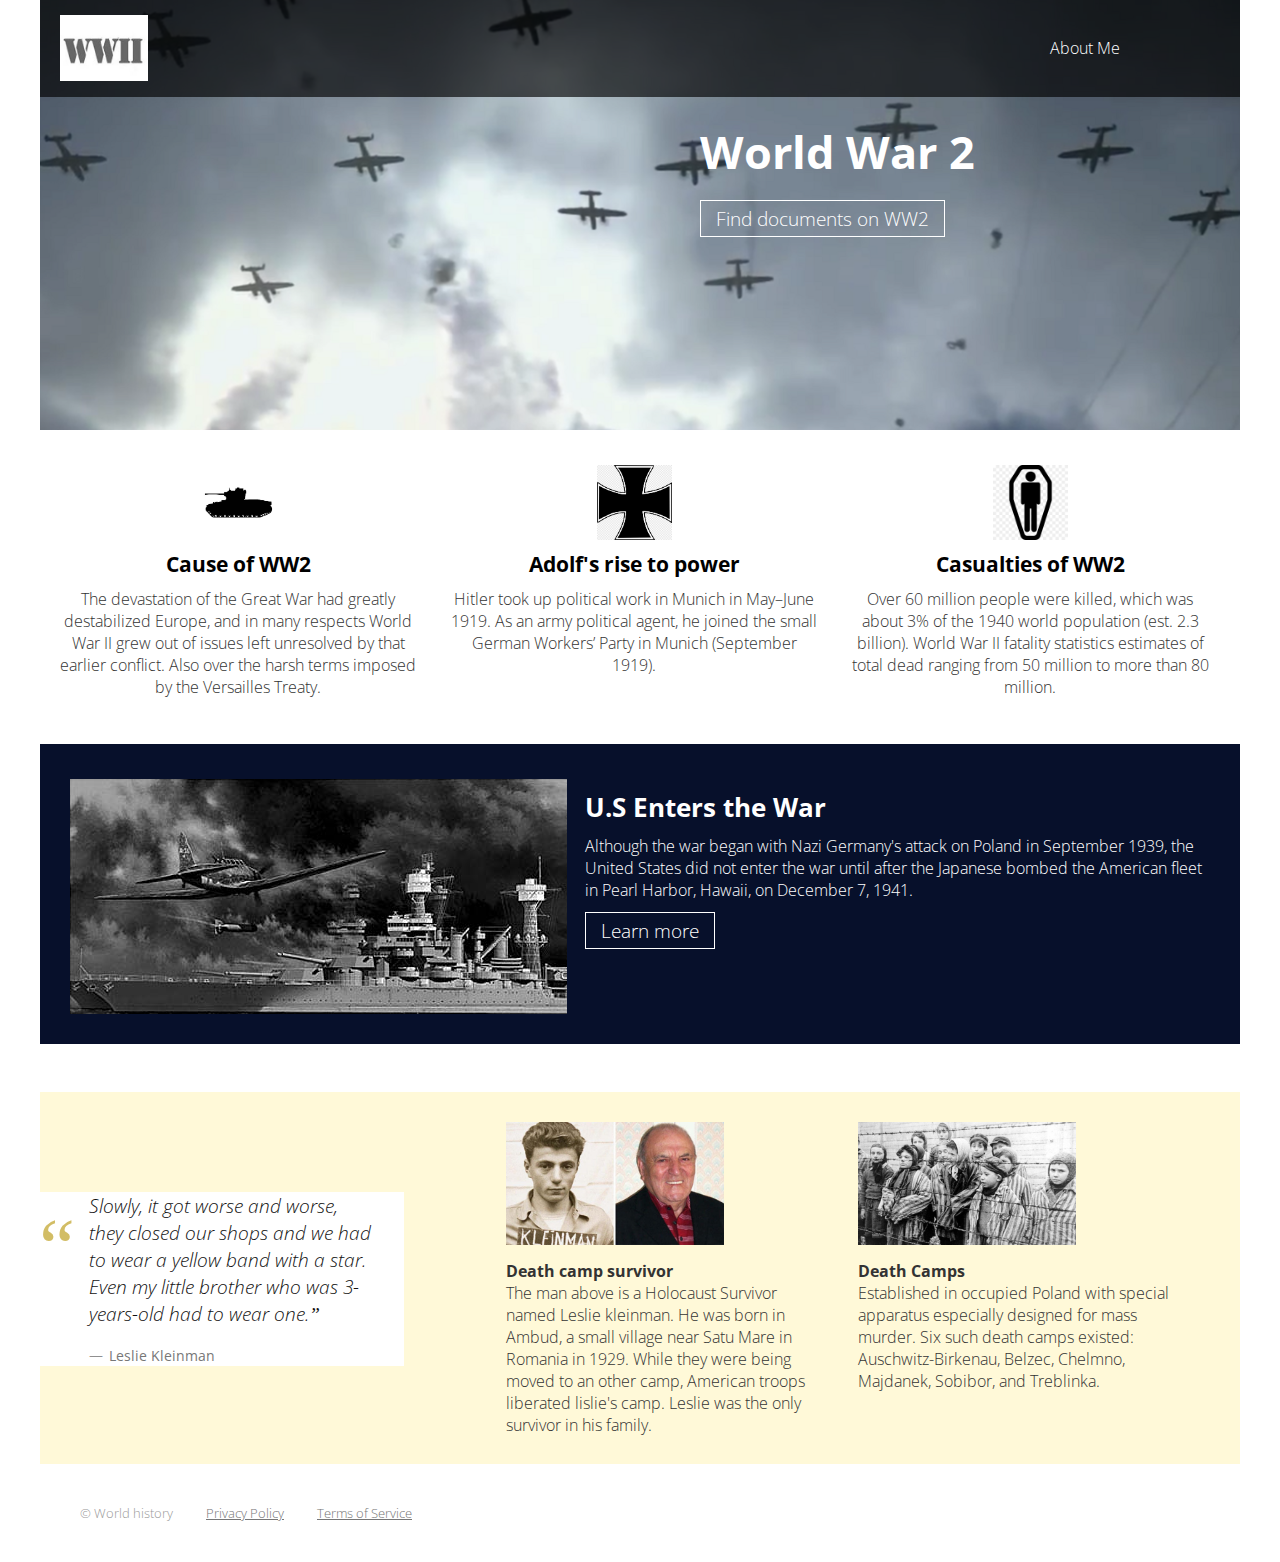
==== index.html @ be6d7a7d "portfolio" ====
<!DOCTYPE HTML>
<html>
	<head>
		<meta http-equiv="Content-Type" content="text/html; charset=UTF-8">
		<meta name="viewport" content="width=device-width, initial-scale=1">
		<link rel="stylesheet" type="text/css" media="screen" href="css/screen.css">
		<title>Social studies world war 2</title>

	</head>
	<body>


	<div id="page">

		<header>
		<a class="logo" title="World War 2" href="#"><span>WW2</span></a>
		<div class="hero">
		<h1>World War 2</h1>
		<a class="btn" title="Other Source's " href="https://www.archives.gov/research/military/ww2"><span>Find documents on WW2</span></a>
		
		</div>
		
		</header>          

		<section class="main">
		
			<aside>
				<div class="content cause">
					<h3><a href="#">Cause of WW2</a></h3>
					<p>The devastation of the Great War had greatly destabilized Europe, and in many respects World War II grew out of issues left unresolved by that earlier conflict. Also over the harsh terms imposed by the Versailles Treaty.</p>
				 </div>
			</aside>
			
			<aside>
			     <div class="content rise">
					<h3><a href="#">Adolf's rise to power</a></h3>
					<p>Hitler took up political work in Munich in May–June 1919. As an army political agent, he joined the small German Workers’ Party in Munich (September 1919).</p>
				 </div>
				
			</aside>
			
			<aside>
			     <div class="content Casualties">
					<h3><a href="#">Casualties of WW2</a></h3>
					<p>Over 60 million people were killed, which was about 3% of the 1940 world population (est. 2.3 billion). World War II fatality statistics estimates of total dead ranging from 50 million to more than 80 million.</p>
				 </div>
				 
			</aside>
		
		</section>
		
		<section class="US">
		<article>
			<h2>U.S Enters the War</h2>
			<p>Although the war began with Nazi Germany's attack on Poland in September 1939, the United States did not enter the war until after the Japanese bombed the American fleet in Pearl Harbor, Hawaii, on December 7, 1941.</p>
			<a class="btn" title="U.S Enters The War" href="http://www.americaslibrary.gov/jb/wwii/jb_wwii_pearlhar_1.html">Learn more</a>
		</article>
	</section>
			
		
		
		<section class="camp">
			<aside>
				<div class="content">
				<img alt="camp" src="images/death camp.jpg">
				<h4>Death Camps</h4>
				<p>Established in occupied Poland with special apparatus especially designed for mass murder. Six such death camps existed: Auschwitz-Birkenau, Belzec, Chelmno, Majdanek, Sobibor, and Treblinka.</p>
				
			  </div>
			</aside>
			<aside>
				<div class="content">
				<img alt="survivor" src="images/survivor.jpg">
				<h4>Death camp survivor</h4>
				<p>The man above is a Holocaust Survivor named Leslie kleinman. He was born in Ambud, a small village near Satu Mare in Romania in 1929. While they were being moved to an other camp, American troops liberated lislie's camp.
				Leslie was the only survivor in his family.</p>
				
				</div>
			</aside>
			<blockquote>
			<p class="quote">Slowly, it got worse and worse,  they closed our shops and we had to wear a yellow band with a star. Even my little brother who was 3-years-old had to wear one.</p>
			<p class="credit"><strong>Leslie Kleinman</strong><br></p>
		</blockquote>
		
		</section>
		
		<nav>
			<ul>
				<li>
					<a class="navr" title="Contact Me" href="Contactme.html">About Me</a>
				</li>
			</ul>
		</nav>
		
		<footer>
			&copy; World history
			<div class="content">
				<a title="Privacy Policy"href="#">Privacy Policy</a>
				<a title="Terms of Service "href="#">Terms of Service </a>
			</div>
		</footer>

	</div>



	</body>
</html>
---- css/screen.css ----
﻿/* CSS Document for Screens */

@import url(https://fonts.googleapis.com/css?family=Open+Sans:300,300italic,700italic,700);


body {
font-family: 'Open Sans', sans-serif; 
font-size:16px; 
font-weight:300; 
color:#333;
margin:0; 
padding:0;
  }

 #page { max-width: 1200px; margin: 0 auto; position: relative;} 
  
 /* Text */
 
 h1 {margin: 0,0,1em,0;font-size: 2.8em;font-weight:700; }

 h2 {margin: 0 0 .5em 0;font-size:1.6em;font-weight:700;line-height:1.1em;}
 
 h3 {margin: 0 0 .5em 0;font-size:1.3em;font-weight:700;
}

 h4 {margin: 0 0 1.5em 0;font-size:1em;font-weight:700;
 }
 
 p { margin:0 0 1em 0;}
 
 a { color:#007eff; }
 a:vistied{color:#65b1ff;
 }
 

 a.btn { font-size: 1.2em; text-decoration: none; color:#fff; border: 1px solid #fff; 
 padding:4px 15px; transition:background-color .5s;
}
 a.btn:hover { background-color: rgba(0,0,0,.7);}
 
 /* header */
 
 header {height: 430px;background: #07102b url(../images/back.png) no-repeat center bottom; 
 position: relative;
 }
 
 header a.logo {
 z-index: 1;
 position: absolute; 
 display:block; 
 width: 160px; 
 height:66px; 
 background: url(../images/WW2logo.jpg) no-repeat 0 0; background-size: contain;
  top: 15px; left : 20px; 
 }
 
 header a.logo span {display:none;
 }
 
 header div.hero {position: absolute; width: 42%; top: 130px; left: 55%
 }
 
 header div.hero h1 {line-height: 1em; margin: 0 0 30px 0; color: #fff;
 }
 
 /* section-all */
 section {padding:0 30px;}
 section::after {content:''; display: block; clear: both;
 }
 
  /* section-main */
 
 section.main {margin-top:20px;margin-bottom:30px;padding:0;}
 
 section.main aside { width:33%; float:left; text-align: center;
 }
 
 section.main .content {margin: 15px; background: no-repeat center top; background-size:75px 75px; padding-top: 85px;
 }
 
 section.main aside h3 a {color: #000; text-decoration: none;
 }
  section.main aside h3 a:hover {text-decoration: underline;}
 
 section.main aside .content.cause {background-image: url(../images/tankicon.png);
 }
 
  section.main aside .content.rise { background-image: url(../images/rise.png);
 }
 
  section.main aside .content.Casualties { background-image: url(../images/passing.png);
 }
 
 /* section US */
 
 section.US { background-color:#07102b; padding-top: 30px; padding-bottom: 30px;color: #fff;
 }
 
 section.US article{padding: 20px 2px 0px 515px;  
 background: url(../images/pearlharbor.jpg) no-repeat 0 5px;
 background-position: auto;
 min-height: 220px;
 }

 section.US p {
  text-align: left;
 }
 
 /* section - camp */
 
section.camp { background-color: #fff9d8; position: relative;  }
 
section.camp aside { width: 30%; float: RIGHT; margin-right: 10px
 }
 
section.camp aside .content { padding: 30px 30px 20px 0;
 }
 
section.camp aside .content img { display: block; margin-bottom: 15px; width:70%;
 }
 
 section.camp aside .content h4 {margin-bottom: 0;}
 section.camp aside .content p {margin-bottom: .5em;}
 section.camp aside .content a {display: inline-block; color: #cc6633; font-weight: 700;}
 
 section.camp blockquote { 
 margin: 48px; 
 padding: -10px;
 width: 32%; 
 color: #111;
 background-color: #fff;
 position: relative; 
 top: 100px;
 bottom: 30px;
 right:6.9%;

 }
 
 section.camp blockquote p { margin: 30px 30px 20px 50px;}
 
 section.camp blockquote p.quote  { font-style: italic; font-size:1.2em;}
 
 section.camp blockquote p.credit { 
 color:#777; 
 font-size:.9em; 
 margin-top: 0;
 padding-left: 20px; 
 line-height: 1.3em;
 position: relative;
 }
 
  section.camp blockquote::before { content:'\201c'; color: #d2bd65;
  position:absolute;
  top: 10px;
  left: 0px;
  font-size: 5em;
  font-family:serif;
  }
 
 section.camp blockquote p.quote::after { content:'\201d'; 
 font-family:serif;
 }
 
 section.camp blockquote p.credit::before { content:'\2014'; 
 position:absolute;
 top: -1px; 
 left:0;
 }
 
 
/* nav */

a.navr { font-size: 1em; text-decoration: none; color:#fff; transition: background-color .5s; top: -23px;
}
 a.navr:hover { background-color: rgba(0,0,0,.7);}

nav { 
background-color: rgba(0,0,0,.65);
position:absolute; 
top:0px;
left:0px;
padding: 50px 0 0 0;
width:100%;
}

nav::after {
 content:''; 
 display: block; 
 clear:both;
 }
 
 nav ul { 
 list-style: none; 
 margin: 0;
 padding:0px;
 }
 
 
 nav ul li:hover  > ul  { display: block;}
 
 nav ul li a { 
 display: inline-block;
 color: #fff;
 padding:10px 20px;
 text-decoration: none;
 width: 125px;
 position: relative;
 }
 
 nav ul li a:visited { color:#fff;}
 
 nav ul li a:hover{ background-color:#171B1F;}
 
 
 nav ul ul { 
 position: absolute; 
 top: 100%; 
 background-color:#171B1F;
 display: none;
 }
 
 nav ul ul li {position:relative; }
 
 nav ul ul ul { left: 100%; top:0px;}
 
 
 /* top-level */
 
 nav > ul  { padding-right: 100px; }
 nav > ul  > li { float:right; text-align: right;}
 nav > ul > li> a { width: auto; padding: 10px 20px 15px 20px;}
 
 
 nav a [aria-haspopup="true"]::after {
 content: '';
 display:block; width: 0px; height:0px;
 position:absolute;
 top: 16px; right:15px;
 border-top: 4px solid transparent;
 border-bottom: 4px solid transparent;
 border-left: 4px solid #fff;
 }
 
 nav > ul > li > a[aria-haspopup="true"]::after  {
	 border-left: 4px solid transparent;
 border-right: 4px solid transparent;
 border-top: 4px solid #fff;
 left: 20px; right:auto;
 bottom: 6px; top: auto;
 }


 /* footer */
 
 footer { 
 font-size:.8em; 
 margin:40px; 
 color:#999;
 }
 
 footer .content { 
 display: inline; 
 }
 
 footer a { margin-left:30px; color:#777; }
  footer a:visited {color:#777; }
   footer a:hover {color:#000; }
 
 
 /*media quaries*/
 
 @media screen and (max-width: 1000px) {
	
 h1 { font-size: 2.4em;}
 
 /*header*/
 header div.hero { left: 56%}
 header div.hero h1{ margin-bottom:2px;}
 
 /*section -US */
 section .US article { padding-left: 400px;
  background-size: 375px auto; }
 
 
 }
 
 @media screen and (max-width: 825px) {
	h1 { font-size: 2.42em;}
	/*header*/
	
	header {height: 300px; background-image: url(../images/back 2.jpg);}
	header div.hero {top: 120px; left: 48%;}
	
	/*section -US */
	section .US article { padding-left: 320px; background-size:300px auto;}
	section .US article h2 p {text-align: left; }

	/*section camp*/
	section.camp blockquote p.quote {font-size: 1.1em; line-height:1.2em;}
	
  section.camp blockquote p.credit {font-size: .85em;}
  
  section.camp blockquote { 
  margin: 0px ; 
  width: 32%; 
  padding: 10px; 
  position:relative;
  top: 40px;
  right: 10PX;
  }
 
 
  @media screen and (max-width: 760px) {
	h1 {font-size: 1.8em;}
	h2 {font-size: 1.4em;}
	h3 {font-size: 1.1em;}
  a.btm  {font-size: 1em;}
  
  /*header*/
  header a.logo { width: 145px; height:60px;}
  header div.hero {top: 140px; left: 48%;}
  
  /*section main*/
  section.main { margin-top: 10px; margin-bottom: 10px;}
  section.main aside div.content {background-size: 55px 55px; padding-top: 60px;}


/* Us*/
  section .US article { padding: 20px; align: left;}
  

  
  /*section camp*/
  section .camp aside div.content img { width:85%;}
  
  /*navigation*/
  nav { padding-top: 80px;}
  nav > ul {padding-left:10px;}
  }
 
 
  @media screen and (max-width: 625px) {
  h1 {font-size: 1em;}
  h3 {margin-bottom: 0px;}
  a.btn { font-size: .9em;}
  
  /*header*/
  header  {height:160px; background-image: url(../images/back 3.jpg); background-position: left top;}
  header a.logo { 
			width:100%; height:66px;
			left: 0px; top:0px;
			background-color:rgba(0,0,0,.65);
			background-size: 112px 46px;
			background-position: 20px center;
		}
		header div.hero { width: 300px; top:85px; left:130px;}
		header div.hero h1 { margin-bottom:10px;}
 
 /*section main*/
 section.main aside { width: 100%; float:none; text-align:left;}
 section.main aside div.content {margin:8px 20px 8px 0px; padding: 5px 0px 10px 85px;
 background-size: 50px 50px;
 background-position: 20px 5px;
 }
 
 /*section US*/
 
 section.US article { padding: 200px 0px 2%; background-size: 300px auto; min-height: intial}
  
  /*section camp */
  
  section.camp aside { width:100%; float:none; margin: 0; position:relative;}
  
  section.camp aside div.content {padding: 20px 20px 20px 150px; }
  
  section.camp aside div.content p{ font-size: .9em;}
  
  section.camp aside div.content img { 
  display: inline-block; 
  width: 125px; 
  position:absolute; 
  top:30px; 
  left:0px;
  }
  
  section.camp blockquote { 
  margin: 0 20px 0 40px; 
  width: 90%; 
  padding: 1px 0px 20px 0px; 
  position:relative;
  top: -15px;
  }
  
 section.camp blockquote p.credit {margin-bottom: 0; }
 
 
 /*navigation*/
  nav { position: static; width: auto; padding: 20px 15px; background-color:#171B1F;}
  
  nav ul,
  nav ul ul,
  nav ul ul ul { display:block; position:static;}
  
  
  nav > ul { padding: 0;}
  nav > ul > li {float: none;
  margin-top:25px;}
  
  
  nav ul li:hover:{ background:none;}
  
  nav ul li a { 
  width: auto;
  margin: 2px 0px; padding: 8px 15px;
  border: 1px solid rgba(255,255,255,.25);
  }
  
  nav ul li a:hover { background-color: rgba(255,255,255,.2) }
  
	nav ul ul { background: none;}
	
	nav ul ul li a {margin-left:30px;}
	nav ul ul ul li a {margin-left:60px;}
	
	nav a[aria-haspopup="true"]::after { display:none;}
	
	/*footer */
	
	footer div.content { display: block; margin-top: 15px;}
	
	footer div.content a { margin: 0 20px 0 0;}
	
	
  }
  
  @media screen and (max-width: 425px) {
  /* header */
  header { height: 110px; 
  background-image: url(../images/back 4.jpg); }
  
  header a.logo {
  height: 36px; 
  background: rgba(0,0,0,.65) url(../images/WW2logo.jpg)no-repeat center center;}
  
  header div.hero 
  { width:100%; left: 0px; top: 46px; text-align: center;}
  
  header div.hero h1 { font-size: 1em; margin-bottom:10px}
  
  header div.hero a.btn { padding: 2px 30px; font-size: .8em;}
  
    header div.hero a.btn  span{display:none;}

    /*section camp */
  
  section.camp aside div.content {padding: 140px 20px 20px 0px;}
  
  section.camp aside div.content img{ width:auto; height:100px; top:30px;}
  
   section.camp blockquote { margin:10px 40px 0 20px;}
  
  /*footer */
  
  footer::after {content:''; display:block; clear: both;}
  
  
  
  footer div.content a {
  
  display:inline-block; 
  margin: 0 0 10px 0;
  float:left;
  clear:both;
  }
  
  
  
  
  
  
  
  }
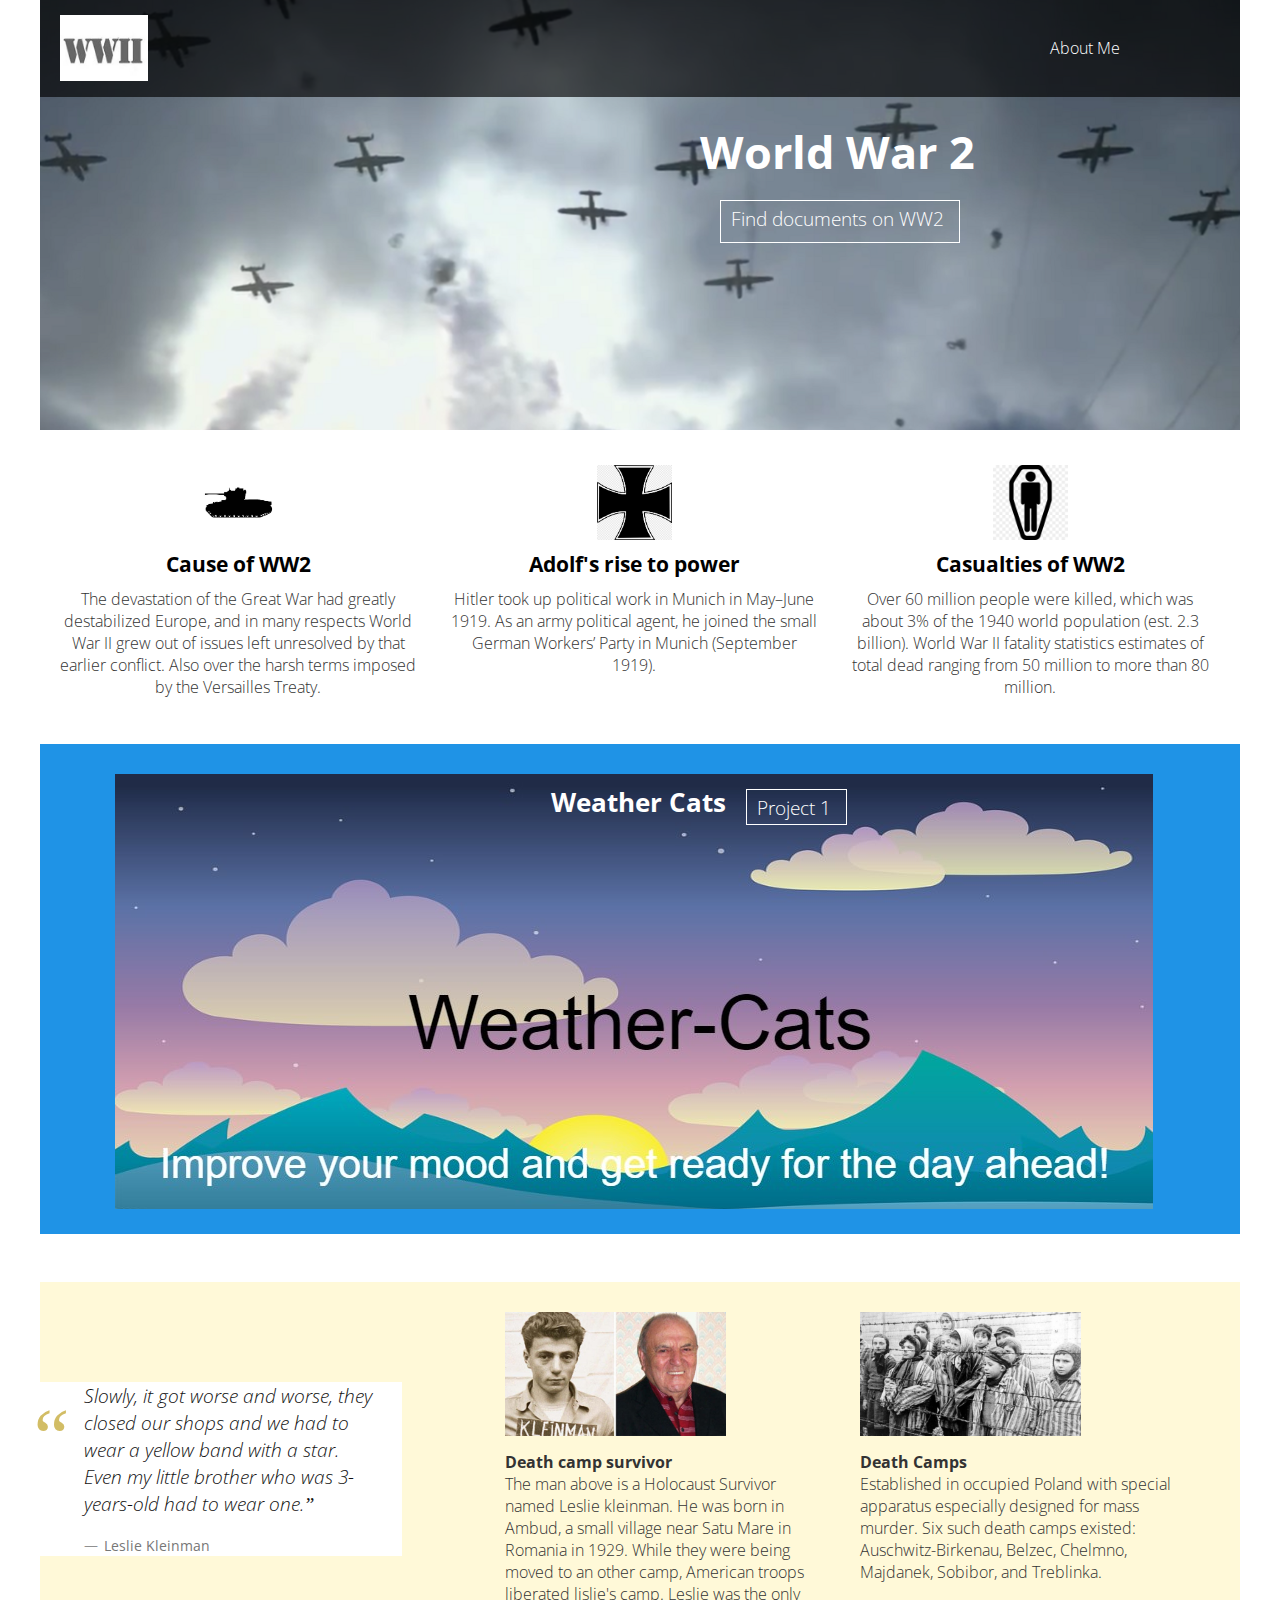
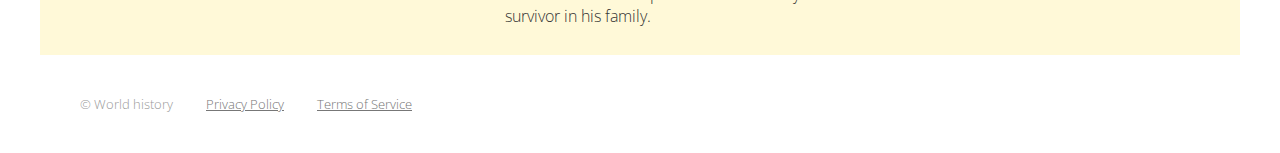
==== commit 52a00360: "porject1" ====
--- a/index.html
+++ b/index.html
@@ -3,7 +3,7 @@
 	<head>
 		<meta http-equiv="Content-Type" content="text/html; charset=UTF-8">
 		<meta name="viewport" content="width=device-width, initial-scale=1">
-		<link rel="stylesheet" type="text/css" media="screen" href="css/screen.css">
+		<link rel="stylesheet" type="text/css" media="screen" href="assets/css/screen.css">
 		<title>Social studies world war 2</title>
 
 	</head>
@@ -49,11 +49,10 @@
 		
 		</section>
 		
-		<section class="US">
+	<section class="US">
 		<article>
-			<h2>U.S Enters the War</h2>
-			<p>Although the war began with Nazi Germany's attack on Poland in September 1939, the United States did not enter the war until after the Japanese bombed the American fleet in Pearl Harbor, Hawaii, on December 7, 1941.</p>
-			<a class="btn" title="U.S Enters The War" href="http://www.americaslibrary.gov/jb/wwii/jb_wwii_pearlhar_1.html">Learn more</a>
+			<h2>Weather Cats</h2>
+			<a class="btn" title="U.S Enters The War" href="https://melissarubiio.github.io/Weather-Cats/">Project 1</a>
 		</article>
 	</section>
 			
@@ -62,7 +61,7 @@
 		<section class="camp">
 			<aside>
 				<div class="content">
-				<img alt="camp" src="images/death camp.jpg">
+				<img alt="camp" src="assets/images/Sad.jpg">
 				<h4>Death Camps</h4>
 				<p>Established in occupied Poland with special apparatus especially designed for mass murder. Six such death camps existed: Auschwitz-Birkenau, Belzec, Chelmno, Majdanek, Sobibor, and Treblinka.</p>
 				
@@ -70,7 +69,7 @@
 			</aside>
 			<aside>
 				<div class="content">
-				<img alt="survivor" src="images/survivor.jpg">
+				<img alt="survivor" src="assets/images/survivor.jpg">
 				<h4>Death camp survivor</h4>
 				<p>The man above is a Holocaust Survivor named Leslie kleinman. He was born in Ambud, a small village near Satu Mare in Romania in 1929. While they were being moved to an other camp, American troops liberated lislie's camp.
 				Leslie was the only survivor in his family.</p>
@@ -87,7 +86,7 @@
 		<nav>
 			<ul>
 				<li>
-					<a class="navr" title="Contact Me" href="Contactme.html">About Me</a>
+					<a class="navr" title="Contact Me" href="assets/Contactme.html">About Me</a>
 				</li>
 			</ul>
 		</nav>
--- a/assets/css/screen.css
+++ b/assets/css/screen.css
@@ -0,0 +1,495 @@
+﻿/* CSS Document for Screens */
+
+@import url(https://fonts.googleapis.com/css?family=Open+Sans:300,300italic,700italic,700);
+
+
+body {
+font-family: 'Open Sans', sans-serif; 
+font-size:16px; 
+font-weight:300; 
+color:#333;
+margin:0; 
+padding:0;
+  }
+
+ #page { max-width: 1200px; margin: 0 auto; position: relative;} 
+  
+ /* Text */
+ 
+ h1 {margin: 0,0,1em,0;font-size: 2.8em;font-weight:700; }
+
+ h2 {margin: 0 0 .5em 0;font-size:1.6em;font-weight:700;line-height:1.1em;}
+ 
+ h3 {margin: 0 0 .5em 0;font-size:1.3em;font-weight:700;
+}
+
+ h4 {margin: 0 0 1.5em 0;font-size:1em;font-weight:700;
+ }
+ 
+ p { margin:0 0 1em 0;}
+ 
+ a { color:#007eff; }
+ a:vistied{color:#65b1ff;
+ }
+ 
+
+ a.btn { 
+  font-size: 1.2em; 
+  text-decoration: none; 
+  color:#fff; 
+  border: 1px solid #fff; 
+  padding: 4px 15px 10px 10px; 
+  margin-left: 20px;
+  height: 20px;
+  transition:background-color .5s;
+}
+ a.btn:hover { background-color: rgba(0,0,0,.7);}
+ 
+ /* header */
+ 
+ header {height: 430px;background: #07102b url(../images/back.png) no-repeat center bottom; 
+ position: relative;
+ }
+ 
+ header a.logo {
+ z-index: 1;
+ position: absolute; 
+ display:block; 
+ width: 160px; 
+ height:66px; 
+ background: url(../images/WW2logo.jpg) no-repeat 0 0; background-size: contain;
+  top: 15px; left : 20px; 
+ }
+ 
+ header a.logo span {display:none;
+ }
+ 
+ header div.hero {position: absolute; width: 42%; top: 130px; left: 55%
+ }
+ 
+ header div.hero h1 {line-height: 1em; margin: 0 0 30px 0; color: #fff;
+ }
+ 
+ /* section-all */
+ section {padding:0 25px;}
+ section::after {content:''; display: block; clear: both;
+ }
+ 
+  /* section-main */
+ 
+ section.main {margin-top:20px;margin-bottom:30px;padding:0;}
+ 
+ section.main aside { width:33%; float:left; text-align: center;
+ }
+ 
+ section.main .content {margin: 15px; background: no-repeat center top; background-size:75px 75px; padding-top: 85px;
+ }
+ 
+ section.main aside h3 a {color: #000; text-decoration: none;
+ }
+  section.main aside h3 a:hover {text-decoration: underline;}
+ 
+ section.main aside .content.cause {background-image: url(../images/tankicon.png);
+ }
+ 
+  section.main aside .content.rise { background-image: url(../images/rise.png);
+ }
+ 
+  section.main aside .content.Casualties { background-image: url(../images/passing.png);
+ }
+ 
+ /* section US */
+ 
+ section.US { 
+  background-color:#1f93e6; 
+  padding-top: 25px; 
+  padding-bottom: 25px;
+  color: #fff;
+ }
+ 
+ section.US article {
+ padding: 20px 2px 0px 120px;  
+ background: url(../images/WC.jpg) no-repeat 50px 5px;
+ background-position: auto;
+ display: flex;
+ flex-wrap: wrap;
+ justify-content: center;
+ min-height: 420px;
+ }
+
+ section.US p {
+  text-align: center;
+ }
+ 
+ /* section - camp */
+ 
+section.camp { background-color: #fff9d8; position: relative;  }
+ 
+section.camp aside { width: 30%; float: RIGHT; margin-right: 10px
+ }
+ 
+section.camp aside .content { padding: 30px 30px 20px 0;
+ }
+ 
+section.camp aside .content img { display: block; margin-bottom: 15px; width:70%;
+ }
+ 
+ section.camp aside .content h4 {margin-bottom: 0;}
+ section.camp aside .content p {margin-bottom: .5em;}
+ section.camp aside .content a {display: inline-block; color: #cc6633; font-weight: 700;}
+ 
+ section.camp blockquote { 
+ margin: 48px; 
+ padding: -10px;
+ width: 32%; 
+ color: #111;
+ background-color: #fff;
+ position: relative; 
+ top: 100px;
+ bottom: 30px;
+ right:6.9%;
+
+ }
+ 
+ section.camp blockquote p { margin: 30px 30px 20px 50px;}
+ 
+ section.camp blockquote p.quote  { font-style: italic; font-size:1.2em;}
+ 
+ section.camp blockquote p.credit { 
+ color:#777; 
+ font-size:.9em; 
+ margin-top: 0;
+ padding-left: 20px; 
+ line-height: 1.3em;
+ position: relative;
+ }
+ 
+  section.camp blockquote::before { content:'\201c'; color: #d2bd65;
+  position:absolute;
+  top: 10px;
+  left: 0px;
+  font-size: 5em;
+  font-family:serif;
+  }
+ 
+ section.camp blockquote p.quote::after { content:'\201d'; 
+ font-family:serif;
+ }
+ 
+ section.camp blockquote p.credit::before { content:'\2014'; 
+ position:absolute;
+ top: -1px; 
+ left:0;
+ }
+ 
+ 
+/* nav */
+
+a.navr { font-size: 1em; text-decoration: none; color:#fff; transition: background-color .5s; top: -23px;
+}
+ a.navr:hover { background-color: rgba(0,0,0,.7);}
+
+nav { 
+background-color: rgba(0,0,0,.65);
+position:absolute; 
+top:0px;
+left:0px;
+padding: 50px 0 0 0;
+width:100%;
+}
+
+nav::after {
+ content:''; 
+ display: block; 
+ clear:both;
+ }
+ 
+ nav ul { 
+ list-style: none; 
+ margin: 0;
+ padding:0px;
+ }
+ 
+ 
+ nav ul li:hover  > ul  { display: block;}
+ 
+ nav ul li a { 
+ display: inline-block;
+ color: #fff;
+ padding:10px 20px;
+ text-decoration: none;
+ width: 125px;
+ position: relative;
+ }
+ 
+ nav ul li a:visited { color:#fff;}
+ 
+ nav ul li a:hover{ background-color:#171B1F;}
+ 
+ 
+ nav ul ul { 
+ position: absolute; 
+ top: 100%; 
+ background-color:#171B1F;
+ display: none;
+ }
+ 
+ nav ul ul li {position:relative; }
+ 
+ nav ul ul ul { left: 100%; top:0px;}
+ 
+ 
+ /* top-level */
+ 
+ nav > ul  { padding-right: 100px; }
+ nav > ul  > li { float:right; text-align: right;}
+ nav > ul > li> a { width: auto; padding: 10px 20px 15px 20px;}
+ 
+ 
+ nav a [aria-haspopup="true"]::after {
+ content: '';
+ display:block; width: 0px; height:0px;
+ position:absolute;
+ top: 16px; right:15px;
+ border-top: 4px solid transparent;
+ border-bottom: 4px solid transparent;
+ border-left: 4px solid #fff;
+ }
+ 
+ nav > ul > li > a[aria-haspopup="true"]::after  {
+	 border-left: 4px solid transparent;
+ border-right: 4px solid transparent;
+ border-top: 4px solid #fff;
+ left: 20px; right:auto;
+ bottom: 6px; top: auto;
+ }
+
+
+ /* footer */
+ 
+ footer { 
+ font-size:.8em; 
+ margin:40px; 
+ color:#999;
+ }
+ 
+ footer .content { 
+ display: inline; 
+ }
+ 
+ footer a { margin-left:30px; color:#777; }
+  footer a:visited {color:#777; }
+   footer a:hover {color:#000; }
+ 
+ 
+ /*media quaries*/
+ 
+ @media screen and (max-width: 1000px) {
+	
+ h1 { font-size: 2.4em;}
+ 
+ /*header*/
+ header div.hero { left: 56%}
+ header div.hero h1{ margin-bottom:2px;}
+ 
+ /*section -US */
+ section .US article { padding-left: 400px;
+  background-size: 375px auto; }
+ 
+ 
+ }
+ 
+ @media screen and (max-width: 825px) {
+	h1 { font-size: 2.42em;}
+	/*header*/
+	
+	header {height: 300px; background-image: url(../images/back2.jpg);}
+	header div.hero {top: 120px; left: 48%;}
+	
+	/*section -US */
+	section .US article { padding-left: 320px; background-size:300px auto;}
+	section .US article h2 p {text-align: left; }
+
+	/*section camp*/
+	section.camp blockquote p.quote {font-size: 1.1em; line-height:1.2em;}
+	
+  section.camp blockquote p.credit {font-size: .85em;}
+  
+  section.camp blockquote { 
+  margin: 0px ; 
+  width: 32%; 
+  padding: 10px; 
+  position:relative;
+  top: 40px;
+  right: 10PX;
+  }
+ 
+ 
+  @media screen and (max-width: 760px) {
+	h1 {font-size: 1.8em;}
+	h2 {font-size: 1.4em;}
+	h3 {font-size: 1.1em;}
+  a.btm  {font-size: 1em;}
+  
+  /*header*/
+  header a.logo { width: 145px; height:60px;}
+  header div.hero {top: 140px; left: 48%;}
+  
+  /*section main*/
+  section.main { margin-top: 10px; margin-bottom: 10px;}
+  section.main aside div.content {background-size: 55px 55px; padding-top: 60px;}
+
+
+/* Us*/
+  section .US article { padding: 20px; float: left;}
+  
+
+  
+  /*section camp*/
+  section .camp aside div.content img { width:85%;}
+  
+  /*navigation*/
+  nav { padding-top: 80px;}
+  nav > ul {padding-left:10px;}
+  }
+ 
+ 
+  @media screen and (max-width: 625px) {
+  h1 {font-size: 1em;}
+  h3 {margin-bottom: 0px;}
+  a.btn { font-size: .9em;}
+  
+  /*header*/
+  header  {height:160px; background-image: url(../images/back3.jpg); background-position: left top;}
+  header a.logo { 
+			width:100%; height:66px;
+			left: 0px; top:0px;
+			background-color:rgba(0,0,0,.65);
+			background-size: 112px 46px;
+			background-position: 20px center;
+		}
+		header div.hero { width: 300px; top:85px; left:130px;}
+		header div.hero h1 { margin-bottom:10px;}
+ 
+ /*section main*/
+ section.main aside { width: 100%; float:none; text-align:left;}
+ section.main aside div.content {margin:8px 20px 8px 0px; padding: 5px 0px 10px 85px;
+ background-size: 50px 50px;
+ background-position: 20px 5px;
+ }
+ 
+ /*section US*/
+ 
+ section.US article { padding: 200px 0px 2%; background-size: 300px auto; min-height: intial}
+  
+  /*section camp */
+  
+  section.camp aside { width:100%; float:none; margin: 0; position:relative;}
+  
+  section.camp aside div.content {padding: 20px 20px 20px 150px; }
+  
+  section.camp aside div.content p{ font-size: .9em;}
+  
+  section.camp aside div.content img { 
+  display: inline-block; 
+  width: 125px; 
+  position:absolute; 
+  top:30px; 
+  left:0px;
+  }
+  
+  section.camp blockquote { 
+  margin: 0 20px 0 40px; 
+  width: 90%; 
+  padding: 1px 0px 20px 0px; 
+  position:relative;
+  top: -15px;
+  }
+  
+ section.camp blockquote p.credit {margin-bottom: 0; }
+ 
+ 
+ /*navigation*/
+  nav { position: static; width: auto; padding: 20px 15px; background-color:#171B1F;}
+  
+  nav ul,
+  nav ul ul,
+  nav ul ul ul { display:block; position:static;}
+  
+  
+  nav > ul { padding: 0;}
+  nav > ul > li {float: none;
+  margin-top:25px;}
+  
+  
+  nav ul li:hover {
+   background:none;
+  }
+  
+  nav ul li a { 
+  width: auto;
+  margin: 2px 0px; padding: 8px 15px;
+  border: 1px solid rgba(255,255,255,.25);
+  }
+  
+  nav ul li a:hover { background-color: rgba(255,255,255,.2) }
+  
+	nav ul ul { background: none;}
+	
+	nav ul ul li a {margin-left:30px;}
+	nav ul ul ul li a {margin-left:60px;}
+	
+	nav a[aria-haspopup="true"]::after { display:none;}
+	
+	/*footer */
+	
+	footer div.content { display: block; margin-top: 15px;}
+	
+	footer div.content a { margin: 0 20px 0 0;}
+	
+	
+  
+  
+  @media screen and (max-width: 425px) {
+  /* header */
+  header { height: 110px; 
+  background-image: url(../images/back4.jpg); }
+  
+  header a.logo {
+  height: 36px; 
+  background: rgba(0,0,0,.65) url(../images/WW2logo.jpg)no-repeat center center;}
+  
+  header div.hero 
+  { width:100%; left: 0px; top: 46px; text-align: center;}
+  
+  header div.hero h1 { font-size: 1em; margin-bottom:10px}
+  
+  header div.hero a.btn { padding: 2px 30px; font-size: .8em;}
+  
+    header div.hero a.btn  span{display:none;}
+
+    /*section camp */
+  
+  section.camp aside div.content {padding: 140px 20px 20px 0px;}
+  
+  section.camp aside div.content img{ width:auto; height:100px; top:30px;}
+  
+   section.camp blockquote { margin:10px 40px 0 20px;}
+  
+  /*footer */
+  
+  footer::after {content:''; display:block; clear: both;}
+  
+  
+  
+  footer div.content a {
+  
+  display:inline-block; 
+  margin: 0 0 10px 0;
+  align-items:left;
+  clear:both;
+  }
+
+}
+  }
+    }